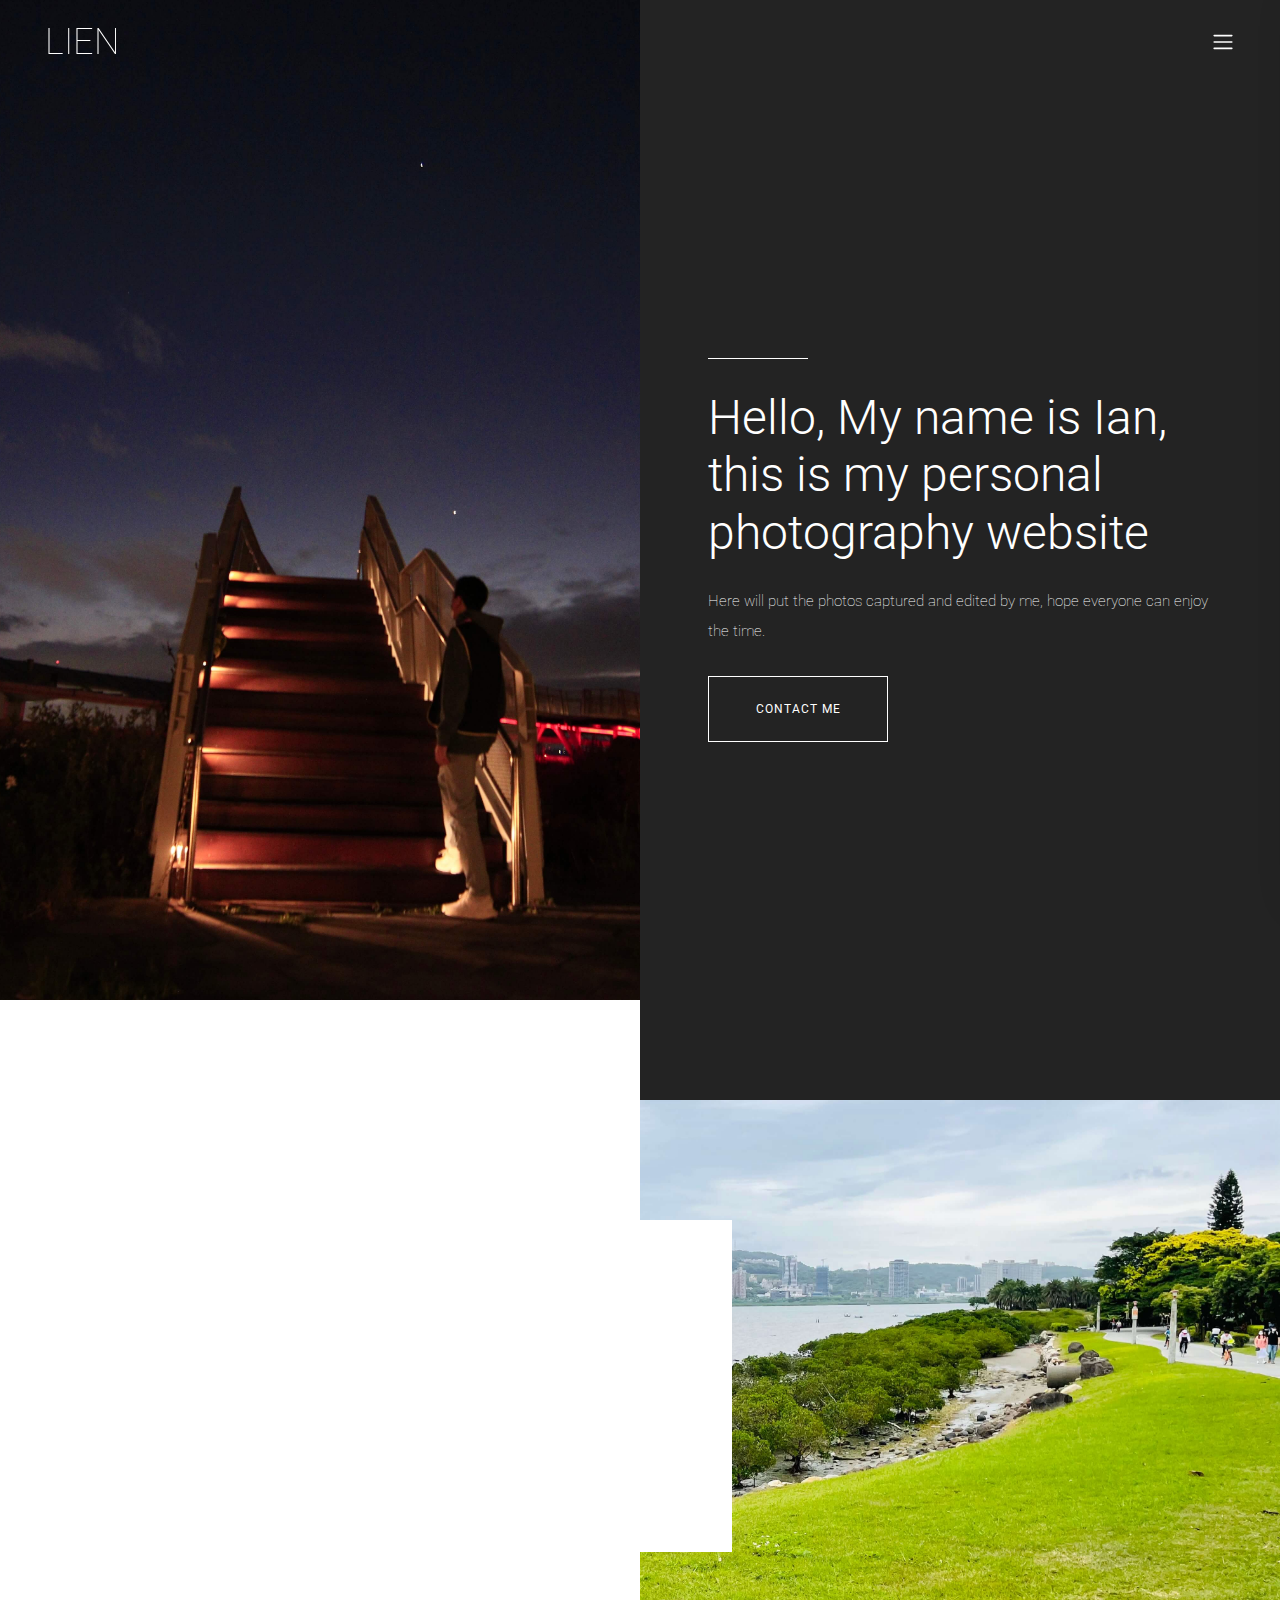
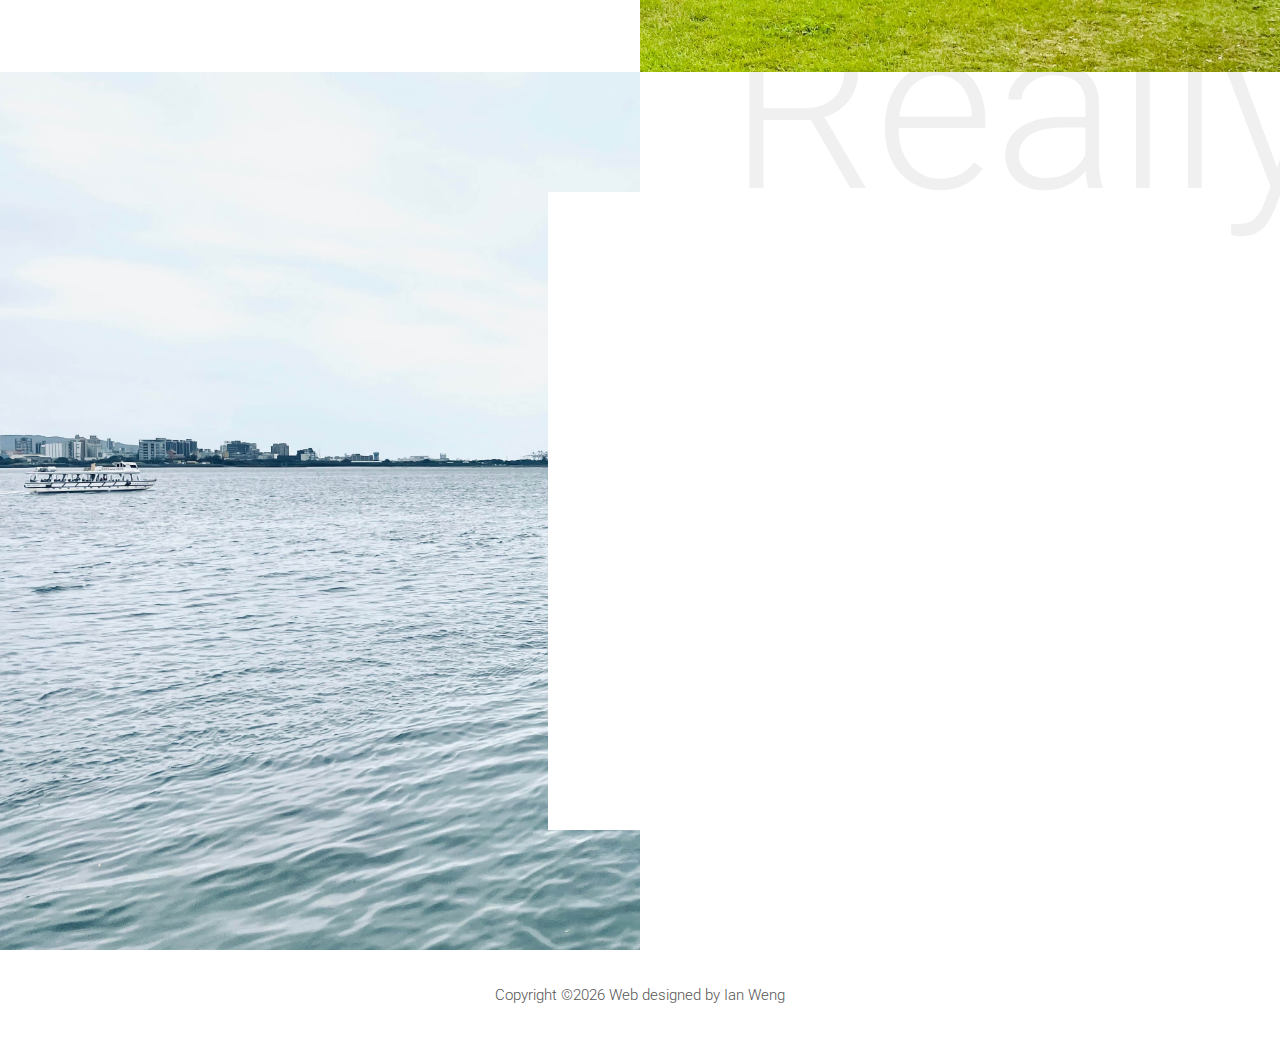
==== about-me.html @ 7e6f7ca9 "Update about-me.html" ====
<!DOCTYPE html>
<html lang="en">

<head>
    <meta charset="UTF-8">
    <meta name="description" content="">
    <meta http-equiv="X-UA-Compatible" content="IE=edge">
    <meta name="viewport" content="width=device-width, initial-scale=1, shrink-to-fit=no">
    <meta property="og:image" content="img/bg-img/slide1.jpg">
    <meta property="og:image:type" content="image/png">
    <meta property="og:image:width" content="436">
    <meta property="og:image:height" content="228">
    <meta property="og:title" content="LIEN - Photography Website">
    <meta property="og:description" content="Website for personal photograghy.">    

    <!-- Title  -->
    <title>LIEN - Photography Website</title>

    <!-- Favicon  -->
    <link rel="icon" href="img/core-img/favicon.ico">

    <!-- Style CSS -->
    <link rel="stylesheet" href="style.css">

</head>

<body>
    <!-- Preloader Start -->
    <div id="preloader">
        <div class="preload-content">
            <div id="sonar-load"></div>
        </div>
    </div>
    <!-- Preloader End -->

    <!-- ***** Main Menu Area Start ***** -->
    <div class="mainMenu d-flex align-items-center justify-content-between">
        <!-- Close Icon -->
        <div class="closeIcon">
            <i class="ti-close" aria-hidden="true"></i>
        </div>
        <!-- Logo Area -->
        <div class="logo-area">
            <a href="index.html">LIEN</a>
        </div>
        <!-- Nav -->
        <div class="sonarNav">
            <nav>
                <ul>
                    <li class="nav-item active">
                        <a class="nav-link" href="index.html">主頁面</a>
                    </li>
                    <li class="nav-item">
                        <a class="nav-link" href="about-me.html">關於作者</a>
                    </li>
                    <li class="nav-item">
                        <a class="nav-link" href="portfolio.html">作品集</a>
                    </li>
                    <li class="nav-item">
                        <a class="nav-link" href="blog.html">BLOG合輯</a>
                    </li>
                    <li class="nav-item">
                        <a class="nav-link" href="contact.html">聯繫管道</a>
                    </li>
                    </li>
                </ul>
            </nav>
        </div>
        <!-- Copwrite Text -->
        <div class="copywrite-text">
            <p>
                Copyright &copy;<script>document.write(new Date().getFullYear());</script> Web designed by Ian Weng</i></a>

</p>
        </div>
    </div>
    <!-- ***** Main Menu Area End ***** -->

    <!-- ***** Header Area Start ***** -->
    <header class="header-area">
        <div class="container-fluid">
            <div class="row">
                <div class="col-12">
                    <div class="menu-area d-flex justify-content-between">
                        <!-- Logo Area  -->
                        <div class="logo-area">
                            <a href="index.html">LIEN</a>
                        </div>

                        <div class="menu-content-area d-flex align-items-center">
                            <!-- Header Social Area -->
                            <div class="header-social-area d-flex align-items-center">
                                <a href="https://www.linkedin.com/in/weng-li-en-bb7a6a278/" data-toggle="tooltip" data-placement="bottom" title="Linkedin"><i class="fa fa-linkedin" aria-hidden="true"></i></a>
                                <a href="https://www.instagram.com/_92_me_/?hl=zh-tw" data-toggle="tooltip" data-placement="bottom" title="Instagram"><i class="fa fa-instagram" aria-hidden="true"></i></a>
                                <a href="https://www.facebook.com/profile.php?id=100014836174311" data-toggle="tooltip" data-placement="bottom" title="Facebook"><i class="fa fa-facebook" aria-hidden="true"></i></a>
                            </div>
                            <!-- Menu Icon -->
                            <span class="navbar-toggler-icon" id="menuIcon"></span>
                        </div>
                    </div>
                </div>
            </div>
        </div>
    </header>
    <!-- ***** Header Area End ***** -->

    <!-- ***** Hero Area Start ***** -->
    <div class="hero-area d-flex align-items-center">
        <!-- Back End Content -->
        <div class="backEnd-content">
            <img class="dots" src="img/core-img/dots.png" alt="">
        </div>

        <!-- Hero Thumbnail -->
        <div class="hero-thumbnail aboutUs equalize bg-img" style="background-image: url(img/bg-img/about.jpg);"></div>
        
        <!-- Hero Content -->
        <div class="hero-content aboutUs equalize">
            <div class="container-fluid h-100">
                <div class="row h-100 align-items-center justify-content-center">
                    <div class="col-12 col-md-10">
                        <div class="line"></div>
                        <h2>Hello, My name is Ian, this is my personal photography website </h2>
                        <p>Here will put the photos captured and edited by me, hope everyone can enjoy the time.</p>
                        <a href="contact.html" class="btn sonar-btn white-btn">contact me</a>
                    </div>
                </div>
            </div>
        </div>
    </div>
    <!-- ***** Hero Area End ***** -->

    <div class="sonar-about-us-area bg-img" style="background-image: url(img/bg-img/about2.jpg);">
        <!-- Back End Content -->
        <div class="backEnd-content">
            <h2></h2>
        </div>

        <div class="container-fluid">
            <div class="row">
                <div class="col-12 col-md-10 col-lg-7">
                    <div class="about-us-content bg-white">
                        <div class="section-heading text-left wow fadeInUp" data-wow-delay="300ms">
                            <div class="line"></div>
                            <h2></h2>
                        </div>
                        <p class="wow fadeInUp" data-wow-delay="600ms">I'm very glad that I actually set up a web for my own photography, all the photos are meaningful for me, and I hope all of you can see what is behind the photos and also enjoy it cuz all of it definitely the beauty of art.</p>
                        <!-- Progress Bar Content Area -->
                        
                            </div>
                        </div>
                    </div>
                </div>
            </div>
        </div>
    </div>

    <div class="sonar-about-us-area second-part bg-img" style="background-image: url(img/bg-img/about3.jpg);">
        <!-- Back End Content -->
        <div class="backEnd-content">
            <h2>Really</h2>
        </div>

        <div class="container-fluid">
            <div class="row justify-content-end">
                <div class="col-12 col-md-10 col-lg-7">
                    <div class="about-us-content bg-white">
                        <div class="section-heading text-left wow fadeInUp" data-wow-delay="300ms">
                            <div class="line"></div>
                        </div>
                        <p class="wow fadeInUp" data-wow-delay="600ms">For me, I like to take the photo for landscapes more than portraits cuz I'm more used to capture some beautiful sunshine and the big nature, so most of the photos are truly the type I like and also the type I will prefer to take.</p>
                        <div class="row mt-100 text-center wow fadeInUp" data-wow-delay="900ms">
                            <div class="col-12 col-sm-6 col-md-4">
                                <div class="single-pie-bar" data-percent="90">
                                    <canvas class="bar-circle" width="100" height="100"></canvas>
                                    <p>Landsacpes</p>
                                </div>
                            </div>
                            <div class="col-12 col-sm-6 col-md-4">
                                <div class="single-pie-bar" data-percent="10">
                                    <canvas class="bar-circle" width="100" height="100"></canvas>
                                    <p>Portraits</p>
                                </div>
                            </div>

                                </div>
                            </div>
                        </div>
                    </div>
                </div>
            </div>
        </div>
    </div>

    <!-- ***** Footer Area Start ***** -->
    <footer class="footer-area">
        <!-- back end content -->
        <div class="backEnd-content">
            <img class="dots" src="img/core-img/dots.png" alt="">
        </div>

        <div class="container">
            <div class="row">
                <div class="col-12">
                    <!-- Copywrite Text -->
                    <div class="copywrite-text">
                        <p>
                            Copyright &copy;<script>document.write(new Date().getFullYear());</script> Web designed by Ian Weng</i></a>

</p>
                    </div>
                </div>
            </div>
        </div>
    </footer>
    <!-- ***** Footer Area End ***** -->

    <!-- jQuery (Necessary for All JavaScript Plugins) -->
    <script src="js/jquery/jquery-2.2.4.min.js"></script>
    <!-- Popper js -->
    <script src="js/popper.min.js"></script>
    <!-- Bootstrap js -->
    <script src="js/bootstrap.min.js"></script>
    <!-- Plugins js -->
    <script src="js/plugins.js"></script>
    <!-- Active js -->
    <script src="js/active.js"></script>

</body>

</html>
---- style.css ----
@import url("https://fonts.googleapis.com/css?family=Roboto:100,300,400,500,700");
/* :: Import All CSS */
@import url(css/bootstrap.min.css);
@import url(css/animate.css);
@import url(css/owl.carousel.css);
@import url(css/magnific-popup.css);
@import url(css/font-awesome.min.css);
@import url(css/themify-icons.css);
/* :: Base CSS */
* {
  margin: 0;
  padding: 0; }

body {
  font-family: "Roboto", sans-serif;
  background-image: url('img/bg-img/bgbg2.jpg');
}

h1,
h2,
h3,
h4,
h5,
h6 {
  color: #2f2f2f;
  font-weight: 300; }

p {
  color: #565656;
  font-size: 15px;
  line-height: 2;
  font-weight: 100; }

a {
  -webkit-transition-duration: 500ms;
  transition-duration: 500ms;
  text-decoration: none;
  outline: none;
  font-size: 14px;
  font-weight: 700; }
  a:hover, a:focus {
    -webkit-transition-duration: 500ms;
    transition-duration: 500ms;
    text-decoration: none;
    outline: none;
    font-size: 12px;
    font-weight: 400; }

#preloader {
  -webkit-overflow-scrolling: touch;
  display: -webkit-box;
  display: -ms-flexbox;
  display: flex;
  -webkit-box-align: center;
  -ms-flex-align: center;
  -ms-grid-row-align: center;
  align-items: center;
  -webkit-box-pack: center;
  -ms-flex-pack: center;
  justify-content: center;
  background-color: #232323;
  position: fixed;
  width: 100%;
  height: 100%;
  z-index: 1000000; }

#sonar-load {
  width: 70px;
  height: 70px;
  border-radius: 50%;
  border: 3px;
  border-style: solid;
  border-color: transparent;
  border-top-color: #f8f5f5;
  -webkit-animation: sonar 2400ms linear infinite;
  animation: sonar 2400ms linear infinite;
  z-index: 999; }
  #sonar-load:before {
    content: "";
    position: absolute;
    top: 7.5px;
    left: 7.5px;
    right: 7.5px;
    bottom: 7.5px;
    border-radius: 50%;
    border: 3px;
    border-style: solid;
    border-color: transparent;
    border-top-color: #f8f5f5;
    -webkit-animation: sonar 2700ms linear infinite;
    animation: sonar 2700ms linear infinite; }
  #sonar-load:after {
    content: "";
    position: absolute;
    top: 20px;
    left: 20px;
    right: 20px;
    bottom: 20px;
    border-radius: 50%;
    border: 3px;
    border-style: solid;
    border-color: transparent;
    border-top-color: #f8f5f5;
    -webkit-animation: sonar 1800ms linear infinite;
    animation: sonar 1800ms linear infinite; }

@-webkit-keyframes sonar {
  0% {
    -webkit-transform: rotate(0deg);
    transform: rotate(0deg); }
  100% {
    -webkit-transform: rotate(360deg);
    transform: rotate(360deg); } }
@keyframes sonar {
  0% {
    -webkit-transform: rotate(0deg);
    transform: rotate(0deg); }
  100% {
    -webkit-transform: rotate(360deg);
    transform: rotate(360deg); } }
@-webkit-overflow-scrolling: touch;
ul,
ol {
  margin: 0; }
  ul li,
  ol li {
    list-style: none; }

img {
  height: auto;
  border-radius: 10px;
  max-width: 100%; }

.sonar-table {
  display: table;
  z-index: 9;
  position: absolute;
  width: 100%;
  height: 100%;
  margin: 0; }

.sonar-table-cell {
  display: table-cell;
  vertical-align: middle; }

.mt-15 {
  margin-top: 15px; }

.mt-30 {
  margin-top: 30px; }

.mt-50 {
  margin-top: 50px; }

.mt-70 {
  margin-top: 70px; }

.mt-100 {
  margin-top: 100px; }

.mb-15 {
  margin-bottom: 15px; }

.mb-30 {
  margin-bottom: 30px; }

.mb-50 {
  margin-bottom: 50px; }

.ml-15 {
  margin-left: 15px; }

.ml-30 {
  margin-left: 30px; }

.mr-15 {
  margin-right: 15px; }

.mr-30 {
  margin-right: 30px; }

.mb-70 {
  margin-bottom: 70px; }

.mb-100 {
  margin-bottom: 100px; }

.mt-230 {
  margin-top: 230px; }
  @media only screen and (max-width: 767px) {
    .mt-230 {
      margin-top: 100px; } }

.bg-img {
  background-position: center center;
  background-size: cover;
  background-repeat: no-repeat; }

.bg-transparent {
  background-color: transparent; }

.font-bold {
  font-weight: 700; }

.font-light {
  font-weight: 300; }

.height-500 {
  height: 500px !important; }

.height-600 {
  height: 600px !important; }

.height-700 {
  height: 700px !important; }

.height-800 {
  height: 800px !important; }

.mfp-wrap {
  z-index: 100000; }

.mfp-image-holder .mfp-close,
.mfp-iframe-holder .mfp-close {
  color: #ffffff;
  right: -30px;
  padding-right: 0;
  width: 30px;
  height: 30px;
  line-height: 25px;
  text-align: center;
  border: 2px solid #ffffff;
  border-radius: 50%;
  top: 10px; }

#scrollUp {
  background-color: #232323;
  border-radius: 50%;
  bottom: 60px;
  right: 60px;
  box-shadow: 0 2px 6px 0 rgba(0, 0, 0, 0.3);
  color: #ffffff;
  font-size: 30px;
  height: 70px;
  text-align: center;
  width: 70px;
  line-height: 66px;
  -webkit-transition-duration: 500ms;
  transition-duration: 500ms; }
  #scrollUp:hover {
    background-color: #192a56; }
  @media only screen and (min-width: 768px) and (max-width: 991px) {
    #scrollUp {
      bottom: 30px;
      right: 30px;
      height: 50px;
      width: 50px;
      line-height: 46px; } }
  @media only screen and (max-width: 767px) {
    #scrollUp {
      bottom: 30px;
      right: 30px;
      height: 50px;
      width: 50px;
      line-height: 46px; } }

.section-padding-100 {
  padding: 100px 0; }

.section-padding-50 {
  padding: 50px 0; }

.section-padding-50-0 {
  padding: 50px 0 0 0; }

.section-padding-100-70 {
  padding: 100px 0 70px; }

.section-padding-100-50 {
  padding: 100px 0 50px; }

.section-padding-100-0 {
  padding: 100px 0 0; }

.section-padding-0-100 {
  padding: 0 0 100px; }

.section-padding-100-20 {
  padding: 100px 0 20px 0; }

.bg-gray {
  background-color: #f8f5f5; }

.nicescroll-rails {
  z-index: 999999 !important; }

.section-heading {
  text-align: center;
  margin-bottom: 80px;
  position: relative;
  z-index: 1; }
  .section-heading .line {
    width: 100px;
    height: 1px;
    background-color: #232323;
    margin-bottom: 30px;
    display: block; }
  .section-heading h2 {
    font-size: 48px;
    margin-bottom: 0;
    font-weight: 100;
    line-height: 1.5; }
    .section-heading h2 span {
      font-weight: 400; }
    @media only screen and (min-width: 768px) and (max-width: 991px) {
      .section-heading h2 {
        font-size: 36px; } }
    @media only screen and (max-width: 767px) {
      .section-heading h2 {
        font-size: 30px; } }

.sonar-btn {
  position: relative;
  z-index: 1;
  min-width: 180px;
  height: 66px;
  border: 1px solid;
  border-color: #2f2f2f;
  text-transform: uppercase;
  color: #2f2f2f;
  font-size: 12px;
  letter-spacing: 1px;
  border-radius: 0;
  line-height: 64px;
  padding: 0;
  background-color: #ffffff; }
  .sonar-btn:hover, .sonar-btn:focus {
    background-color: #2f2f2f;
    font-size: 12px;
    color: #ffffff; }
  .sonar-btn.white-btn {
    border-color: #ffffff;
    color: #ffffff;
    background-color: transparent; }
    .sonar-btn.white-btn:hover, .sonar-btn.white-btn:focus {
      background-color: #ffffff;
      color: #2f2f2f; }
  .sonar-btn.btn-2 {
    background-color: #2f2f2f;
    font-size: 12px;
    color: #ffffff; }
  .sonar-btn.btn-3 {
    background-color: #232323;
    color: #ffffff; }
    .sonar-btn.btn-3::before {
      position: absolute;
      width: 100%;
      height: 100%;
      background-color: transparent;
      border: 1px solid;
      border-color: #232323;
      right: -6px;
      bottom: -6px;
      content: '';
      z-index: -100; }
    .sonar-btn.btn-3:hover, .sonar-btn.btn-3:focus {
      background-color: #232323;
      color: #ffffff; }

.bg-overlay {
  position: relative;
  z-index: 1; }
  .bg-overlay::after {
    position: absolute;
    z-index: -1;
    top: 0;
    left: 0;
    width: 100%;
    height: 100%;
    background-color: #2f2f2f;
    opacity: 0.85;
    content: ''; }

.bg-overlay-black {
  position: relative;
  z-index: 1; }
  .bg-overlay-black::after {
    position: absolute;
    z-index: 1;
    top: 0;
    left: 0;
    width: 100%;
    height: 100%;
    background-color: #000;
    opacity: 0.85;
    content: ''; }

.bg-overlay-white {
  position: relative;
  z-index: 1; }
  .bg-overlay-white::after {
    position: absolute;
    z-index: -2;
    top: 0;
    left: 0;
    width: 100%;
    height: 100%;
    background-color: rgba(230, 241, 255, 0.5);
    content: ''; }

.slide-background-overlay {
  position: relative;
  z-index: 1;
  bottom: 0;
  left: 0;
  width: 100%;
  height: 60%; }
  .slide-background-overlay::after {
    content: '';
    position: absolute;
    height: 60%;
    width: 100%;
    z-index: -1;
    bottom: 0;
    left: 0;
    background: rgba(0, 0, 0, 0.9);
    background: -webkit-linear-gradient(bottom, rgba(0, 0, 0, 0.9) 0%, rgba(0, 0, 0, 0.1) 90%, rgba(0, 0, 0, 0) 100%);
    background: linear-gradient(to top, rgba(0, 0, 0, 0.9) 0%, rgba(0, 0, 0, 0.1) 90%, rgba(0, 0, 0, 0) 100%); }

.grids {
  position: fixed;
  width: 100%;
  height: 100%;
  z-index: -1; }
  .grids div {
    width: 1px;
    height: 100%;
    background-color: #e0e3e4; }
    .grids div:nth-child(5) {
      background-color: #bababa; }
    .grids div:first-child, .grids div:last-child {
      background-color: transparent; }

/* :: Header Area CSS */
.header-area {
  position: fixed;
  z-index: 995;
  top: 0;
  left: 0;
  width: 100%;
  height: auto;
  -webkit-transition-duration: 500ms;
  transition-duration: 500ms;
  background-color: transparent;
  padding: 15px 30px; }
  .header-area .logo-area a {
    color: #ffffff;
    font-size: 36px;
    font-weight: 100; }
    @media only screen and (max-width: 767px) {
      .header-area .logo-area a {
        font-size: 24px; } }
  .header-area .menu-content-area .header-social-area {
    margin-right: 30px; }
    .header-area .menu-content-area .header-social-area a {
      font-size: 18px;
      padding: 0 10px;
      color: #ffffff; }
      @media only screen and (max-width: 767px) {
        .header-area .menu-content-area .header-social-area a {
          padding: 0 5px;
          font-size: 14px; } }
    @media only screen and (max-width: 767px) {
      .header-area .menu-content-area .header-social-area {
        margin-right: 15px; } }
  .header-area.sticky {
    background-color: #232323; }
  @media only screen and (max-width: 767px) {
    .header-area {
      padding: 10px 0; } }

.navbar-toggler-icon {
  background-image: url("data:image/svg+xml;charset=utf8,%3Csvg viewBox='0 0 30 30' xmlns='http://www.w3.org/2000/svg'%3E%3Cpath stroke='rgba(255, 255, 255, 1)' stroke-width='2' stroke-linecap='round' stroke-miterlimit='10' d='M4 7h22M4 15h22M4 23h22'/%3E%3C/svg%3E");
  cursor: pointer; }

.mainMenu {
  position: fixed;
  width: 480px;
  height: 100%;
  top: 0;
  right: -500px;
  background-color: #232323;
  z-index: 99999;
  text-align: center;
  -webkit-box-orient: vertical;
  -webkit-box-direction: normal;
  -ms-flex-direction: column;
  flex-direction: column;
  padding: 50px 15px;
  -webkit-transition-duration: 800ms;
  transition-duration: 800ms;
  box-shadow: 0 0 40px rgba(0, 0, 0, 0.2); }
  .mainMenu .closeIcon {
    position: absolute;
    right: 50px;
    top: 50px;
    z-index: 9;
    color: #ffffff;
    font-size: 20px;
    cursor: pointer;
    -webkit-transition-duration: 750ms;
    transition-duration: 750ms; }
    .mainMenu .closeIcon:hover {
      -webkit-transform: rotate(180deg);
      transform: rotate(180deg); }
    @media only screen and (max-width: 767px) {
      .mainMenu .closeIcon {
        right: 30px;
        top: 30px; } }
  .mainMenu .logo-area a {
    color: #ffffff;
    font-size: 30px;
    display: block;
    font-weight: 100; }
    @media only screen and (max-width: 767px) {
      .mainMenu .logo-area a {
        font-size: 24px; } }
  .mainMenu .copywrite-text p {
    margin-bottom: 0;
    color: #ffffff; }
    @media only screen and (max-width: 767px) {
      .mainMenu .copywrite-text p {
        font-size: 14px; } }
  .mainMenu .copywrite-text a {
    font-weight: 100;
    color: #ffffff; }
    .mainMenu .copywrite-text a:hover, .mainMenu .copywrite-text a:focus {
      font-size: 14px; }
  .mainMenu .nav-link {
    color: #ffffff;
    font-size: 18px;
    position: relative;
    z-index: 1;
    font-weight: 300;
    padding: 12px 15px; }
    @media only screen and (max-width: 767px) {
      .mainMenu .nav-link {
        font-size: 14px;
        padding: 10px; } }
    .mainMenu .nav-link::after {
      content: '';
      bottom: 0;
      width: 30px;
      height: 1px;
      background-color: rgba(255, 255, 255, 0.5);
      left: 50%;
      -webkit-transform: translateX(-50%);
      transform: translateX(-50%);
      position: absolute;
      z-index: 5;
      -webkit-transition-duration: 500ms;
      transition-duration: 500ms; }
    .mainMenu .nav-link:hover::after, .mainMenu .nav-link:focus::after {
      width: 70px;
      background-color: white; }
  @media only screen and (min-width: 992px) and (max-width: 1199px) {
    .mainMenu {
      padding: 30px 15px; } }
  @media only screen and (min-width: 768px) and (max-width: 991px) {
    .mainMenu {
      padding: 30px 15px; } }
  @media only screen and (max-width: 767px) {
    .mainMenu {
      padding: 15px;
      width: 300px; } }

/* :: Menu Open CSS */
.menu-open .mainMenu {
  right: 0; }

/* :: Hero Slides Area CSS */
.hero-slides .single-hero-slide {
  height: 950px;
  position: relative;
  z-index: 1;
  padding: 0 40px 100px;
  -webkit-transition-duration: 800ms;
  transition-duration: 800ms;
  overflow: visible;
  cursor: pointer; }
  .hero-slides .single-hero-slide .hero-slides-content {
    position: relative;
    z-index: 1;
    -webkit-transform: translateY(75%);
    transform: translateY(75%);
    -webkit-transition-duration: 800ms;
    transition-duration: 800ms;
    bottom: 0; }
    .hero-slides .single-hero-slide .hero-slides-content .line {
      width: 100px;
      height: 1px;
      background-color: #ffffff;
      margin-bottom: 30px;
      display: block; }
    .hero-slides .single-hero-slide .hero-slides-content h2 {
      color: #ffffff;
      font-weight: 100; }
    .hero-slides .single-hero-slide .hero-slides-content p {
      color: #ffffff;
      margin-bottom: 0;
      -webkit-transition-duration: 500ms;
      transition-duration: 500ms;
      margin-top: 140px; }
  .hero-slides .single-hero-slide:hover .hero-slides-content {
    -webkit-transform: translateY(0%);
    transform: translateY(0%); }
  .hero-slides .single-hero-slide:hover p {
    margin-top: 40px; }
  @media only screen and (min-width: 992px) and (max-width: 1199px) {
    .hero-slides .single-hero-slide {
      height: 800px; } }
  @media only screen and (min-width: 768px) and (max-width: 991px) {
    .hero-slides .single-hero-slide {
      height: 700px; } }
  @media only screen and (max-width: 767px) {
    .hero-slides .single-hero-slide {
      height: 550px; } }
.hero-slides .owl-dots {
  position: absolute;
  left: 50px;
  bottom: 50px; }
  .hero-slides .owl-dots .owl-dot {
    width: 8px;
    height: 8px;
    border: 1px solid #6a6a67;
    margin: 0 5px;
    border-radius: 50%;
    display: inline-block; }
    .hero-slides .owl-dots .owl-dot.active {
      border: 1px solid #ffffff;
      background-color: #ffffff; }

/* :: Portfolio Area CSS */
.portfolio-area {
  overflow-x: hidden; }
  .portfolio-area .portfolio-title h2 {
    font-size: 56px;
    text-align: center;
    font-weight: 100; }
    .portfolio-area .portfolio-title h2 span {
      font-weight: 400; }
    @media only screen and (min-width: 768px) and (max-width: 991px) {
      .portfolio-area .portfolio-title h2 {
        font-size: 36px; } }
    @media only screen and (max-width: 767px) {
      .portfolio-area .portfolio-title h2 {
        font-size: 30px; } }

.single-portfolio-item {
  position: relative;
  z-index: 1; }
  .single-portfolio-item .backend-content .dots {
    position: absolute;
    z-index: -1;
    top: -100px;
    left: -150px; }
  .single-portfolio-item .backend-content h2 {
    position: absolute;
    font-size: 230px;
    color: #f0f0f0;
    z-index: -10;
    top: -170px;
    right: 40%; }
    @media only screen and (min-width: 992px) and (max-width: 1199px) {
      .single-portfolio-item .backend-content h2 {
        font-size: 170px;
        top: -120px; } }
    @media only screen and (min-width: 768px) and (max-width: 991px) {
      .single-portfolio-item .backend-content h2 {
        font-size: 80px;
        top: -50px; } }
    @media only screen and (max-width: 767px) {
      .single-portfolio-item .backend-content h2 {
        font-size: 80px;
        top: -50px; } }
  .single-portfolio-item .portfolio-meta {
    padding-top: 30px; }
    .single-portfolio-item .portfolio-meta p {
      font-weight: 500;
      font-size: 14px;
      margin-bottom: 5px; }
    .single-portfolio-item .portfolio-meta h2 {
      font-size: 30px; }
      @media only screen and (max-width: 767px) {
        .single-portfolio-item .portfolio-meta h2 {
          font-size: 24px; } }
  .single-portfolio-item.portfolio-item-2 .backend-content .dots {
    position: absolute;
    z-index: -1;
    top: 0;
    left: auto;
    right: -150px; }
  .single-portfolio-item.portfolio-item-3 .backend-content .dots {
    top: 0;
    left: -200px;
    right: auto;
    -webkit-transform: rotate(90deg);
    transform: rotate(90deg); }
  .single-portfolio-item.portfolio-item-3 .backend-content h2 {
    top: -180px;
    left: 30%;
    right: auto; }
    @media only screen and (min-width: 992px) and (max-width: 1199px) {
      .single-portfolio-item.portfolio-item-3 .backend-content h2 {
        top: -130px; } }
    @media only screen and (min-width: 768px) and (max-width: 991px) {
      .single-portfolio-item.portfolio-item-3 .backend-content h2 {
        top: -90px;
        font-size: 100px; } }
    @media only screen and (max-width: 767px) {
      .single-portfolio-item.portfolio-item-3 .backend-content h2 {
        top: -70px; } }
  @media only screen and (max-width: 767px) {
    .single-portfolio-item.portfolio-item-3 {
      margin-bottom: 100px; } }
  .single-portfolio-item.portfolio-item-4 {
    top: -220px; }
    .single-portfolio-item.portfolio-item-4 .backend-content .dots {
      top: auto;
      bottom: -130px;
      left: 70%;
      right: auto;
      -webkit-transform: rotate(90deg);
      transform: rotate(90deg); }
    @media only screen and (max-width: 767px) {
      .single-portfolio-item.portfolio-item-4 {
        top: 0;
        margin-bottom: 100px; } }
  .single-portfolio-item.portfolio-item-5 {
    top: -450px;
    height: 0; }
    @media only screen and (max-width: 767px) {
      .single-portfolio-item.portfolio-item-5 {
        top: 0;
        height: auto;
        margin-bottom: 100px; } }
    @media only screen and (min-width: 768px) and (max-width: 991px) {
      .single-portfolio-item.portfolio-item-5 {
        top: -230px; } }
  .single-portfolio-item.portfolio-item-6 {
    top: 0;
    height: 0; }
    @media only screen and (max-width: 767px) {
      .single-portfolio-item.portfolio-item-6 {
        height: auto;
        margin-bottom: 100px; } }
  .single-portfolio-item.portfolio-item-7 {
    margin-top: 50px; }
    .single-portfolio-item.portfolio-item-7 .backend-content .dots {
      position: absolute;
      z-index: -1;
      top: auto;
      bottom: 0;
      left: auto;
      right: -150px; }
    .single-portfolio-item.portfolio-item-7 .backend-content h2 {
      top: -180px;
      left: 30%;
      right: auto; }
      @media only screen and (min-width: 992px) and (max-width: 1199px) {
        .single-portfolio-item.portfolio-item-7 .backend-content h2 {
          top: -100px; } }
      @media only screen and (max-width: 767px) {
        .single-portfolio-item.portfolio-item-7 .backend-content h2 {
          top: -60px; } }

/* :: Call to Action Area CSS */
.call-to-action-content {
  text-align: center; }
  .call-to-action-content h2 {
    font-weight: 100;
    font-size: 72px;
    margin-bottom: 15px; }
    @media only screen and (min-width: 992px) and (max-width: 1199px) {
      .call-to-action-content h2 {
        font-size: 55px; } }
    @media only screen and (min-width: 768px) and (max-width: 991px) {
      .call-to-action-content h2 {
        font-size: 36px; } }
    @media only screen and (max-width: 767px) {
      .call-to-action-content h2 {
        font-size: 30px; } }
  .call-to-action-content h5 {
    font-size: 48px;
    margin-bottom: 0; }
    @media only screen and (min-width: 768px) and (max-width: 991px) {
      .call-to-action-content h5 {
        font-size: 30px; } }
    @media only screen and (max-width: 767px) {
      .call-to-action-content h5 {
        font-size: 24px; } }

.sonar-call-to-action-area {
  position: relative;
  z-index: 1;
  overflow: hidden; }
  .sonar-call-to-action-area .backEnd-content h2 {
    position: absolute;
    font-size: 230px;
    color: #f0f0f0;
    z-index: -1;
    top: -30px;
    left: -3%; }
    @media only screen and (min-width: 992px) and (max-width: 1199px) {
      .sonar-call-to-action-area .backEnd-content h2 {
        font-size: 170px;
        top: 0; } }
    @media only screen and (min-width: 768px) and (max-width: 991px) {
      .sonar-call-to-action-area .backEnd-content h2 {
        font-size: 150px;
        top: 0; } }
    @media only screen and (max-width: 767px) {
      .sonar-call-to-action-area .backEnd-content h2 {
        font-size: 100px; } }

/* :: Footer CSS */
.footer-area {
  position: relative;
  z-index: 1;
  overflow: hidden; }
  .footer-area .copywrite-text {
    padding: 30px;
    text-align: center; }
    .footer-area .copywrite-text p {
      font-weight: 300;
      margin-bottom: 0; }
    .footer-area .copywrite-text a {
      color: #565656;
      font-weight: 300;
      font-size: 15px; }
      .footer-area .copywrite-text a:hover, .footer-area .copywrite-text a:focus {
        font-size: 15px; }
  .footer-area .backEnd-content .dots {
    position: absolute;
    right: -50px;
    top: 0;
    z-index: -1; }
  .footer-area .backEnd-content h2 {
    position: absolute;
    font-size: 230px;
    color: #f0f0f0;
    z-index: -1;
    top: -50px;
    left: -50px; }
    @media only screen and (min-width: 992px) and (max-width: 1199px) {
      .footer-area .backEnd-content h2 {
        font-size: 170px; } }
    @media only screen and (min-width: 768px) and (max-width: 991px) {
      .footer-area .backEnd-content h2 {
        font-size: 120px;
        top: 0; } }
    @media only screen and (max-width: 767px) {
      .footer-area .backEnd-content h2 {
        font-size: 80px;
        top: 0;
        left: -30px; } }

/* :: Hero Area CSS */
.hero-area {
  background-color: #232323;
  position: relative;
  z-index: 1;
  overflow: hidden;
  -ms-flex-wrap: wrap;
  flex-wrap: wrap; }
  .hero-area .backEnd-content .dots {
    position: absolute;
    right: -200px;
    top: 50%;
    z-index: -2;
    opacity: 0.1;
    -webkit-transform: translateY(-50%);
    transform: translateY(-50%); }
  .hero-area .hero-thumbnail,
  .hero-area .hero-content {
    -webkit-box-flex: 0;
    -ms-flex: 0 0 50%;
    flex: 0 0 50%;
    min-width: 50%;
    position: relative;
    z-index: 1; }
    @media only screen and (max-width: 767px) {
      .hero-area .hero-thumbnail,
      .hero-area .hero-content {
        -webkit-box-flex: 0;
        -ms-flex: 0 0 100%;
        flex: 0 0 100%;
        min-width: 100%; } }
  .hero-area .hero-content {
    height: 880px;
    padding: 100px 0; }
    .hero-area .hero-content .line {
      width: 100px;
      height: 1px;
      background-color: #ffffff;
      margin-bottom: 30px;
      display: block; }
    .hero-area .hero-content h2 {
      color: #ffffff;
      font-size: 48px;
      margin-bottom: 25px; }
      @media only screen and (min-width: 992px) and (max-width: 1199px) {
        .hero-area .hero-content h2 {
          font-size: 40px; } }
      @media only screen and (min-width: 768px) and (max-width: 991px) {
        .hero-area .hero-content h2 {
          font-size: 30px; } }
      @media only screen and (max-width: 767px) {
        .hero-area .hero-content h2 {
          font-size: 30px; } }
    .hero-area .hero-content p {
      color: #ffffff;
      margin-bottom: 30px; }
    .hero-area .hero-content.aboutUs {
      height: 1100px; }
      @media only screen and (max-width: 767px) {
        .hero-area .hero-content.aboutUs {
          height: auto; } }
    @media only screen and (max-width: 767px) {
      .hero-area .hero-content {
        height: auto; } }
  .hero-area .hero-thumbnail.aboutUs::before {
    position: absolute;
    width: 100%;
    height: 100px;
    bottom: 0;
    left: 0;
    background-color: #ffffff;
    content: '';
    z-index: 1; }
    @media only screen and (max-width: 767px) {
      .hero-area .hero-thumbnail.aboutUs::before {
        display: none; } }
  @media only screen and (max-width: 767px) {
    .hero-area .hero-thumbnail {
      height: 400px; } }

/* :: Service Area CSS */
.single-services-area {
  position: relative;
  z-index: 1;
  margin-bottom: 50px; }
  .single-services-area img {
    margin-bottom: 20px; }
  .single-services-area h4 {
    font-size: 28px;
    margin-bottom: 40px; }
  .single-services-area p {
    margin-bottom: 0; }

/* :: Testimonials Area CSS */
.sonar-testimonials-area {
  position: relative;
  z-index: 1;
  padding: 70px 0;
  margin: 0 50px; }
  .sonar-testimonials-area::before {
    position: absolute;
    width: 20%;
    height: 100%;
    left: 0;
    top: 0;
    background-color: #ffffff;
    content: ''; }
  .sonar-testimonials-area .testimonial-content {
    padding: 100px 80px 100px 200px;
    position: relative;
    z-index: 1;
    left: -15px;
    box-shadow: -10px 10px 40px rgba(0, 0, 0, 0.15); }
    @media only screen and (min-width: 992px) and (max-width: 1199px) {
      .sonar-testimonials-area .testimonial-content {
        padding: 100px 80px 100px 130px; } }
    @media only screen and (max-width: 767px) {
      .sonar-testimonials-area .testimonial-content {
        padding: 50px 15px 50px 15px; } }
  .sonar-testimonials-area .single-tes-slide p {
    margin-bottom: 40px;
    font-style: italic; }
  .sonar-testimonials-area .single-tes-slide h6 {
    margin-bottom: 0;
    font-style: italic; }
  .sonar-testimonials-area .owl-dots {
    position: absolute;
    top: 0;
    left: -100px;
    z-index: 10;
    -webkit-transform: translateY(-50%);
    transform: translateY(-50%); }
    .sonar-testimonials-area .owl-dots .owl-dot {
      width: 8px;
      height: 8px;
      border: 1px solid #6a6a67;
      border-radius: 50%;
      margin: 8px 0;
      display: block; }
      .sonar-testimonials-area .owl-dots .owl-dot.active {
        border-color: #232323;
        background-color: #232323; }
    @media only screen and (min-width: 992px) and (max-width: 1199px) {
      .sonar-testimonials-area .owl-dots {
        top: 20%; } }
    @media only screen and (min-width: 768px) and (max-width: 991px) {
      .sonar-testimonials-area .owl-dots {
        top: 30%; } }
    @media only screen and (max-width: 767px) {
      .sonar-testimonials-area .owl-dots {
        display: none; } }
  @media only screen and (max-width: 767px) {
    .sonar-testimonials-area {
      margin: 0 15px; } }

/* :: Portfolio Area CSS */
.sonar-projects-area {
  position: relative;
  z-index: 1;
  padding: 100px 35px 50px; }
  .sonar-projects-area .single_gallery_item {
    position: relative;
    z-index: 1;
    margin-bottom: 50px; }
    .sonar-projects-area .single_gallery_item .gallery-content {
      padding-top: 30px; }
      .sonar-projects-area .single_gallery_item .gallery-content h4 {
        margin-bottom: 10px; }
        @media only screen and (max-width: 767px) {
          .sonar-projects-area .single_gallery_item .gallery-content h4 {
            font-size: 20px; } }
      .sonar-projects-area .single_gallery_item .gallery-content p {
        margin-bottom: 0; }

.sonar-portfolio-menu {
  position: absolute;
  bottom: 40px;
  right: 0;
  width: 50%;
  z-index: 100; }
  .sonar-portfolio-menu .btn {
    padding: 5px 0;
    border: none;
    border-bottom: 2px solid;
    border-color: transparent;
    background-color: transparent;
    color: #ffffff;
    border-radius: 0;
    margin: 0 20px; }
    .sonar-portfolio-menu .btn.active {
      border-color: #ffffff; }
    .sonar-portfolio-menu .btn:hover, .sonar-portfolio-menu .btn:focus {
      box-shadow: none; }
    @media only screen and (min-width: 992px) and (max-width: 1199px) {
      .sonar-portfolio-menu .btn {
        margin: 0 10px; } }
    @media only screen and (min-width: 768px) and (max-width: 991px) {
      .sonar-portfolio-menu .btn {
        margin: 0 5px;
        font-size: 14px; } }
    @media only screen and (max-width: 767px) {
      .sonar-portfolio-menu .btn {
        margin: 0 5px;
        font-size: 14px; } }
  @media only screen and (max-width: 767px) {
    .sonar-portfolio-menu {
      width: 100%;
      bottom: 20px; } }

/* :: Blog Area CSS */
.sonar-blog-area,
.sonar-contact-area {
  position: relative;
  z-index: 1;
  overflow: hidden; }
  .sonar-blog-area .backEnd-content .dots,
  .sonar-contact-area .backEnd-content .dots {
    position: absolute;
    top: -50px;
    right: -200px; }

.single-blog-area {
  position: relative;
  z-index: 1; }
  .single-blog-area .blog-post-thumbnail {
    position: relative;
    z-index: 1; }
    .single-blog-area .blog-post-thumbnail .post-date a {
      position: absolute;
      width: 45px;
      height: auto;
      padding: 15px 10px;
      background-color: #000;
      top: -20px;
      left: 25px;
      font-weight: 100;
      color: #ffffff;
      text-align: center;
      line-height: 2;
      font-size: 15px; }
      .single-blog-area .blog-post-thumbnail .post-date a:hover, .single-blog-area .blog-post-thumbnail .post-date a:focus {
        font-weight: 100;
        font-size: 15px; }
  .single-blog-area .post-content {
    padding-top: 60px; }
    .single-blog-area .post-content .headline {
      font-size: 28px;
      margin-bottom: 5px;
      font-weight: 300;
      color: #2f2f2f; }
      .single-blog-area .post-content .headline:hover, .single-blog-area .post-content .headline:focus {
        font-weight: 300; }
    .single-blog-area .post-content .post-meta {
      margin-bottom: 50px; }
      .single-blog-area .post-content .post-meta a {
        font-size: 12px;
        font-weight: 500;
        color: #2f2f2f; }
        .single-blog-area .post-content .post-meta a:hover, .single-blog-area .post-content .post-meta a:focus {
          font-size: 12px;
          font-weight: 500; }
    .single-blog-area .post-content p {
      margin-bottom: 0; }

.search-widget-area form {
  position: relative;
  z-index: 1; }
  .search-widget-area form input {
    width: 100%;
    height: 42px;
    font-size: 12px;
    font-style: italic;
    border: none;
    border-radius: 0;
    border-bottom: 2px solid #f3f4fa;
    padding: 0 15px;
    background-color: transparent; }
  .search-widget-area form button {
    width: 50px;
    height: 42px;
    background-color: #232323;
    color: #ffffff;
    font-size: 16px;
    border: none;
    position: absolute;
    top: 0;
    right: 0;
    z-index: 10; }

.sonar-catagories-widget-area h6 {
  margin-bottom: 15px; }
.sonar-catagories-widget-area .catagories-menu li a {
  padding: 10px 0 10px 40px;
  font-size: 12px;
  font-weight: 300;
  color: #565656;
  display: block; }

.latest-news-widget-area h6 {
  margin-bottom: 25px; }
.latest-news-widget-area .widget-single-blog-post {
  margin-bottom: 30px; }
  .latest-news-widget-area .widget-single-blog-post .widget-post-content a {
    font-size: 15px;
    color: #2f2f2f;
    margin-bottom: 5px;
    font-weight: 300; }
    .latest-news-widget-area .widget-single-blog-post .widget-post-content a:hover, .latest-news-widget-area .widget-single-blog-post .widget-post-content a:focus {
      font-size: 15px;
      font-weight: 300; }
  .latest-news-widget-area .widget-single-blog-post .widget-post-content p {
    font-size: 12px;
    margin-bottom: 0; }

/* :: Contact Area CSS */
.contact-form h2 {
  font-size: 72px;
  margin-bottom: 15px;
  font-weight: 100; }
  @media only screen and (min-width: 992px) and (max-width: 1199px) {
    .contact-form h2 {
      font-size: 55px; } }
  @media only screen and (min-width: 768px) and (max-width: 991px) {
    .contact-form h2 {
      font-size: 36px; } }
  @media only screen and (max-width: 767px) {
    .contact-form h2 {
      font-size: 30px; } }
.contact-form h4 {
  font-size: 48px;
  margin-bottom: 80px; }
  @media only screen and (min-width: 768px) and (max-width: 991px) {
    .contact-form h4 {
      font-size: 30px; } }
  @media only screen and (max-width: 767px) {
    .contact-form h4 {
      font-size: 24px; } }
.contact-form .form-group {
  margin-bottom: 30px; }
.contact-form .form-control {
  width: 100%;
  height: 60px;
  padding: 0 15px;
  border: none;
  border-bottom: 1px solid;
  border-color: #c0c0c0;
  border-radius: 0;
  font-size: 12px;
  font-style: italic;
  color: #2f2f2f;
  background-color: transparent; }
  .contact-form .form-control:focus, .contact-form .form-control:hover {
    box-shadow: none; }
.contact-form textarea {
  margin-bottom: 50px; }
  .contact-form textarea.form-control {
    height: 220px;
    padding: 15px; }

.map-area {
  position: relative;
  z-index: 1;
  margin: 0 50px; }
  .map-area #googleMap {
    width: 100%;
    height: 540px; }
    @media only screen and (max-width: 767px) {
      .map-area #googleMap {
        height: 400px; } }
  @media only screen and (max-width: 767px) {
    .map-area {
      margin: 0 20px; } }

/* :: About Area CSS */
.sonar-about-us-area {
  position: relative;
  z-index: 1;
  padding: 120px 0;
  overflow: hidden; }
  .sonar-about-us-area::after {
    content: "";
    width: 50%;
    height: 100%;
    top: 0;
    left: 0;
    background-color: #ffffff;
    position: absolute;
    z-index: -5; }
  .sonar-about-us-area.second-part {
    position: relative;
    padding: 120px 0; }
    .sonar-about-us-area.second-part::after {
      content: "";
      width: 50%;
      height: 100%;
      top: 0;
      left: auto;
      right: 0;
      background-color: #ffffff;
      position: absolute;
      z-index: -5; }
  .sonar-about-us-area .about-us-content {
    padding: 15px 100px 100px;
    margin-left: 100px; }
    @media only screen and (min-width: 992px) and (max-width: 1199px) {
      .sonar-about-us-area .about-us-content {
        padding: 15px 30px 100px;
        margin-left: 50px; } }
    @media only screen and (min-width: 768px) and (max-width: 991px) {
      .sonar-about-us-area .about-us-content {
        margin-left: 0; } }
    @media only screen and (max-width: 767px) {
      .sonar-about-us-area .about-us-content {
        margin-left: 0;
        padding: 15px 20px 100px; } }
  .sonar-about-us-area .backEnd-content h2 {
    position: absolute;
    font-size: 230px;
    color: #f0f0f0;
    z-index: -1;
    top: -130px;
    left: -10%; }
    @media only screen and (min-width: 992px) and (max-width: 1199px) {
      .sonar-about-us-area .backEnd-content h2 {
        font-size: 170px;
        top: -90px; } }
    @media only screen and (min-width: 768px) and (max-width: 991px) {
      .sonar-about-us-area .backEnd-content h2 {
        font-size: 100px;
        top: -30px;
        left: -5%; } }
    @media only screen and (max-width: 767px) {
      .sonar-about-us-area .backEnd-content h2 {
        font-size: 60px;
        top: 0; } }
  .sonar-about-us-area.second-part {
    overflow: hidden; }
    .sonar-about-us-area.second-part .about-us-content {
      padding: 100px;
      margin-left: 0;
      margin-right: 100px; }
      @media only screen and (min-width: 992px) and (max-width: 1199px) {
        .sonar-about-us-area.second-part .about-us-content {
          margin-right: 0; } }
      @media only screen and (min-width: 768px) and (max-width: 991px) {
        .sonar-about-us-area.second-part .about-us-content {
          margin-right: 0; } }
      @media only screen and (max-width: 767px) {
        .sonar-about-us-area.second-part .about-us-content {
          margin-right: 0;
          padding: 100px 20px 70px; } }
    .sonar-about-us-area.second-part .backEnd-content h2 {
      top: -100px;
      left: auto;
      right: -50px; }
      @media only screen and (min-width: 768px) and (max-width: 991px) {
        .sonar-about-us-area.second-part .backEnd-content h2 {
          font-size: 100px;
          top: 0;
          left: auto;
          right: 0; } }

/* :: Shortcode Area CSS */
.elements-title h2 {
  text-transform: capitalize;
  font-size: 48px;
  margin-bottom: 100px; }
  @media only screen and (min-width: 768px) and (max-width: 991px) {
    .elements-title h2 {
      font-size: 30px; } }
  @media only screen and (max-width: 767px) {
    .elements-title h2 {
      font-size: 28px; } }

/* Accordians */
.single-accordion.panel {
  background-color: #ffffff;
  border: 0 solid transparent;
  border-radius: 4px;
  box-shadow: 0 0 0 transparent;
  margin-bottom: 15px; }
.single-accordion:last-of-type {
  margin-bottom: 0; }
.single-accordion h6 {
  margin-bottom: 0;
  text-transform: uppercase; }
  .single-accordion h6 a {
    background-color: #1d1d1d;
    border-radius: 0;
    color: #ffffff;
    display: block;
    margin: 0;
    padding: 20px 60px 20px 20px;
    position: relative;
    font-size: 14px;
    text-transform: capitalize;
    font-weight: 500; }
    .single-accordion h6 a span {
      font-size: 10px;
      position: absolute;
      right: 20px;
      text-align: center;
      top: 24px; }
      .single-accordion h6 a span.accor-open {
        opacity: 0;
        -ms-filter: "progid:DXImageTransform.Microsoft.Alpha(Opacity=0)";
        filter: alpha(opacity=0); }
    .single-accordion h6 a.collapsed {
      background-color: #2f2f2f;
      color: #ffffff; }
      .single-accordion h6 a.collapsed span.accor-close {
        opacity: 0;
        -ms-filter: "progid:DXImageTransform.Microsoft.Alpha(Opacity=0)";
        filter: alpha(opacity=0); }
      .single-accordion h6 a.collapsed span.accor-open {
        opacity: 1;
        -ms-filter: "progid:DXImageTransform.Microsoft.Alpha(Opacity=100)";
        filter: alpha(opacity=100); }
.single-accordion .accordion-content {
  border-top: 0 solid transparent;
  box-shadow: none; }
  .single-accordion .accordion-content p {
    padding: 20px 15px 5px;
    margin-bottom: 0; }

/* Cool Facts CSS */
.single-cool-fact-area {
  text-align: center; }
  .single-cool-fact-area i {
    font-size: 100px;
    color: #2f2f2f;
    margin-bottom: 30px;
    display: block; }
  .single-cool-fact-area img {
    margin-bottom: 30px; }
  .single-cool-fact-area h2 {
    font-size: 48px;
    margin-bottom: 5px; }
  .single-cool-fact-area p {
    margin-bottom: 0; }

/* Barfiller */
.single_progress_bar {
  margin-bottom: 20px; }
  .single_progress_bar:last-of-type {
    margin-bottom: 0; }
  .single_progress_bar p {
    margin-bottom: 0; }
  .single_progress_bar .barfiller {
    background-color: #e0e0e0;
    border: none;
    border-radius: 0;
    box-shadow: none;
    height: 2px;
    margin-bottom: 5px;
    position: relative;
    width: 100%; }
    .single_progress_bar .barfiller .fill {
      display: block;
      position: relative;
      width: 0px;
      height: 100%;
      background-color: #1d1d1d;
      z-index: 1; }
    .single_progress_bar .barfiller .tip {
      margin-top: 10px;
      font-size: 14px;
      left: 0px;
      position: absolute;
      z-index: 2;
      background-color: #1d1d1d;
      color: #ffffff;
      width: 60px;
      height: 32px;
      text-align: center;
      line-height: 32px; }
    .single_progress_bar .barfiller .tipWrap {
      display: none; }

.single-pie-bar p {
  margin-bottom: 0;
  font-weight: 300;
  color: #2f2f2f; }
@media only screen and (max-width: 767px) {
  .single-pie-bar {
    margin-bottom: 30px; } }

/* The end */

/*# sourceMappingURL=style.css.map */
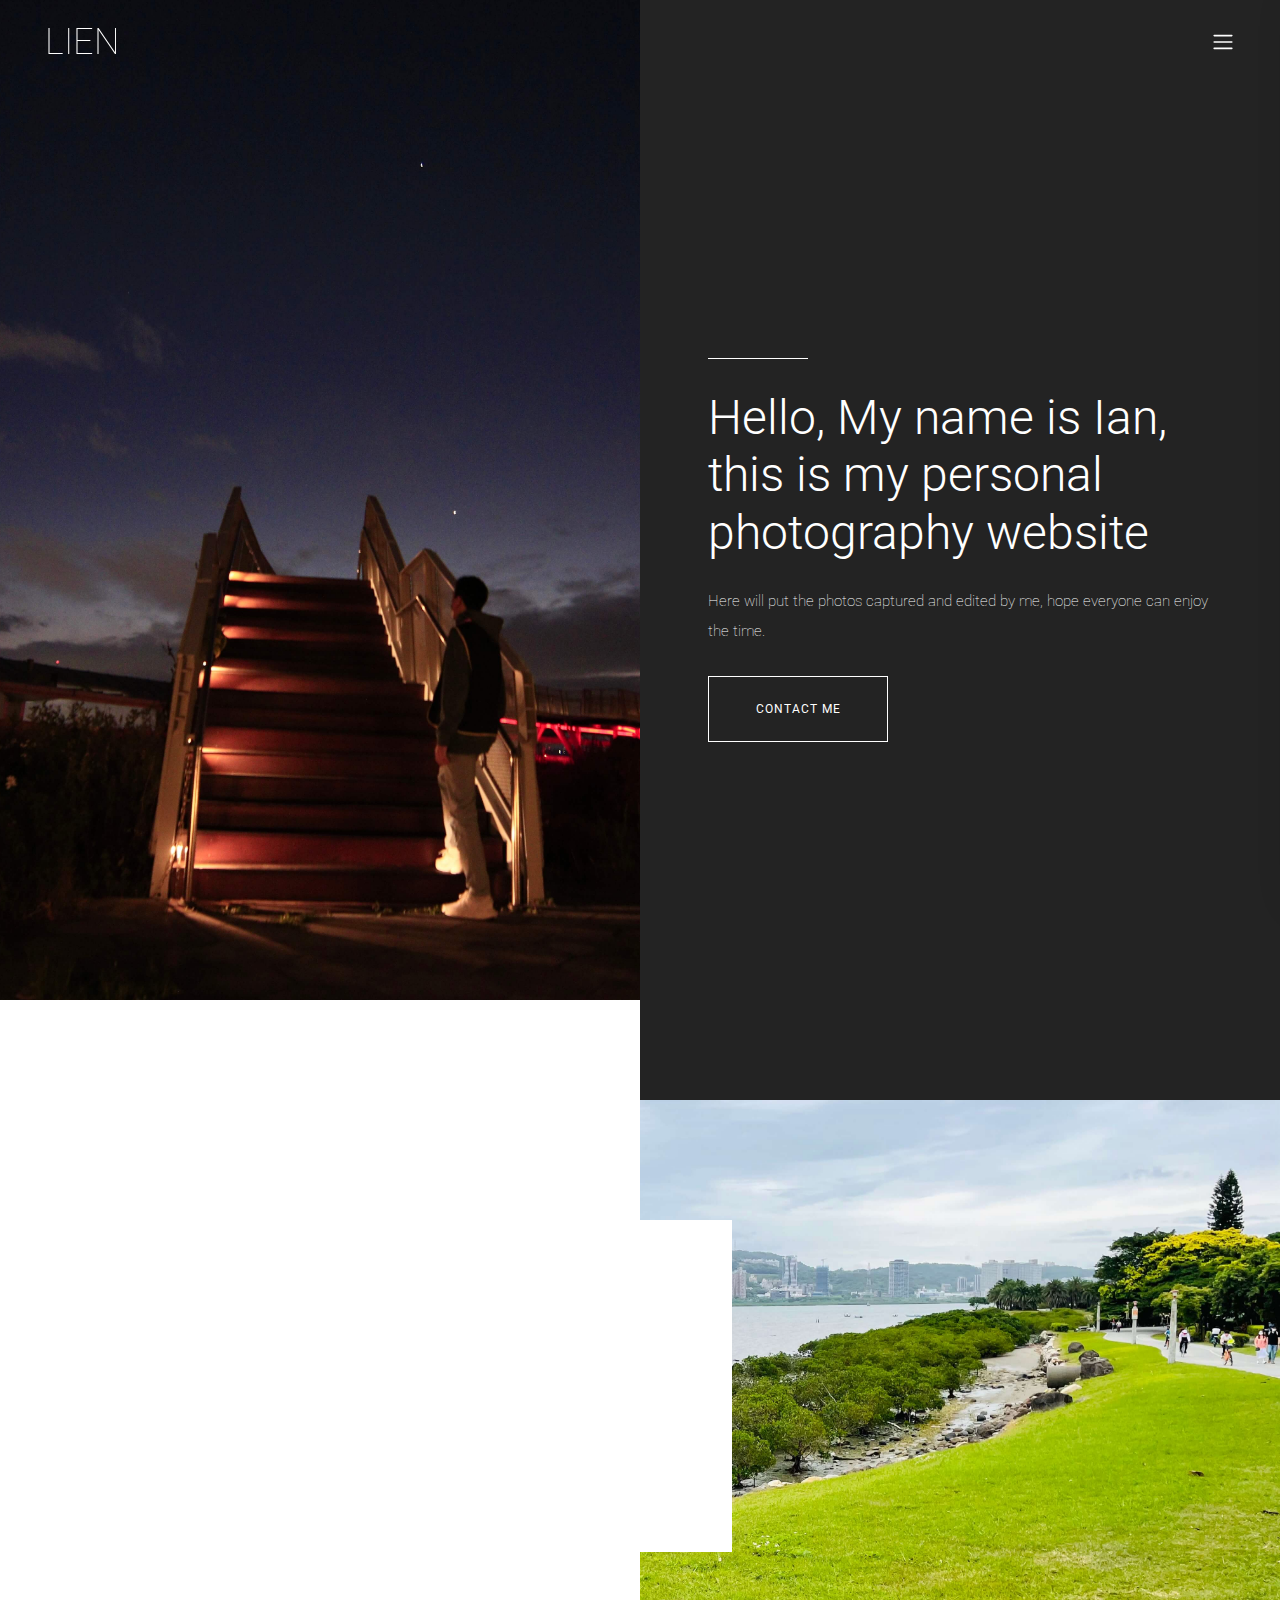
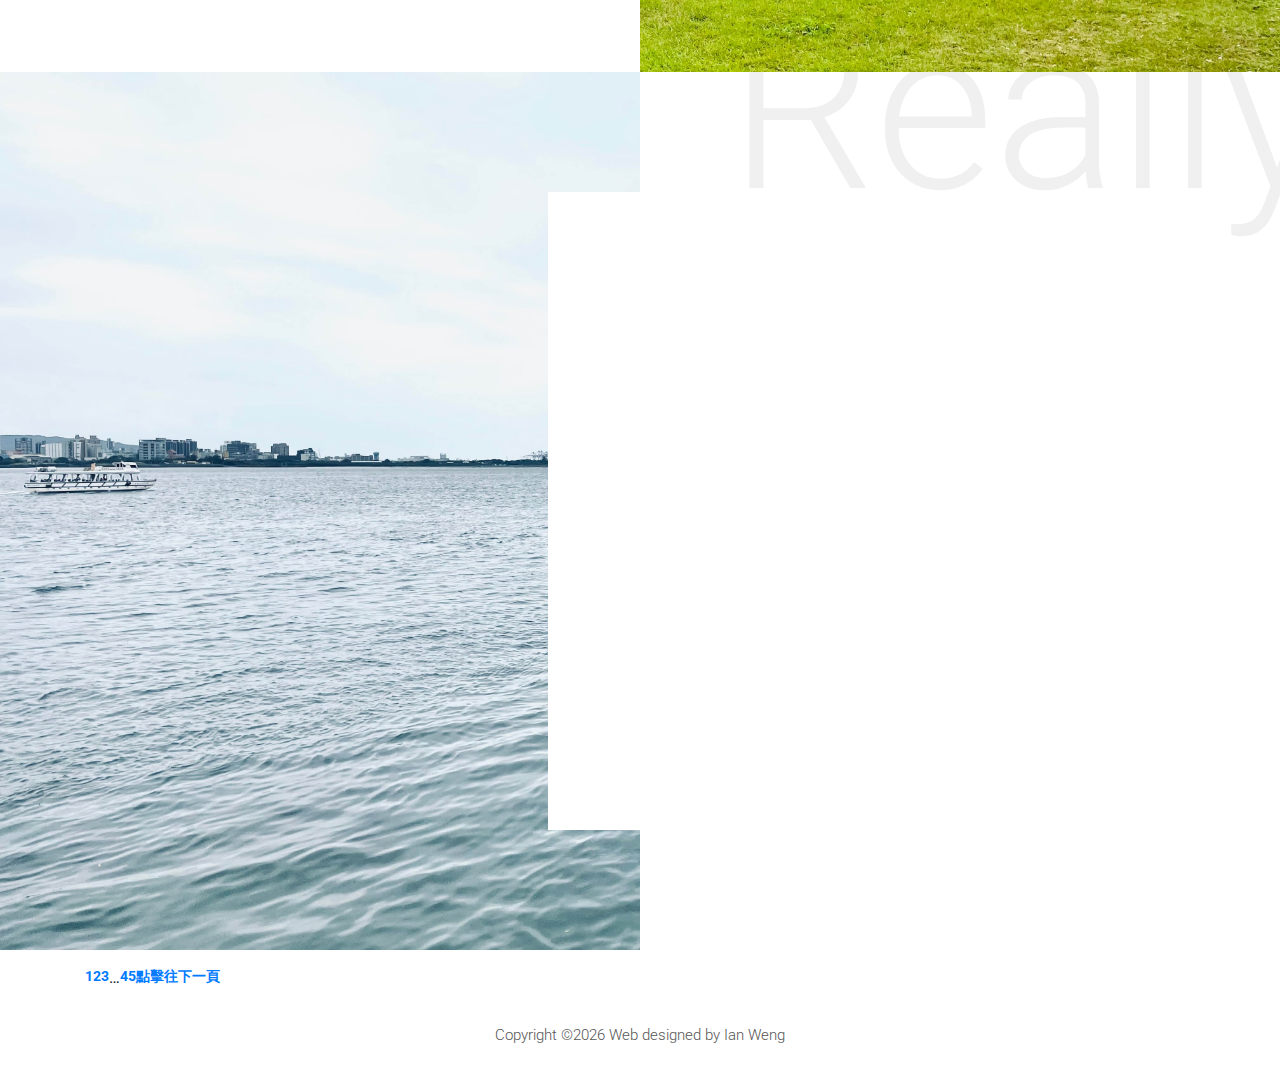
==== commit 3996cb1c: "Update about-me.html" ====
--- a/about-me.html
+++ b/about-me.html
@@ -191,6 +191,33 @@
             </div>
         </div>
     </div>
+    <p></p>
+    <p></p>
+    <p></p>
+    <p></p>
+    <!-- Footer -->
+<footer class="footer-area">
+    <div class="container">
+        <div class="row">
+            <div class="col-12">
+                <div class="footer-content">
+                    <footer>
+                        <div class="pagination">
+                            <!--<a href="#" class="previous">Prev</a>-->
+                            <a href="index.html" class="page active">1</a>
+                            <a href="about-me.html" class="page">2</a>
+                            <a href="portfolio.html" class="page">3</a>
+                            <span class="extra">&hellip;</span>
+                            <a href="blog.html" class="page">4</a>
+                            <a href="contact.html" class="page">5</a>
+                            <a href="portfolio.html" class="next">點擊往下一頁</a>
+                        </div>
+                    </footer>
+                </div>
+            </div>
+        </div>
+    </div>
+</footer>
 
     <!-- ***** Footer Area Start ***** -->
     <footer class="footer-area">
--- a/style.css
+++ b/style.css
@@ -129,7 +129,7 @@
 
 img {
   height: auto;
-  border-radius: 10px;
+  border-radius: 25px;
   max-width: 100%; }
 
 .sonar-table {
